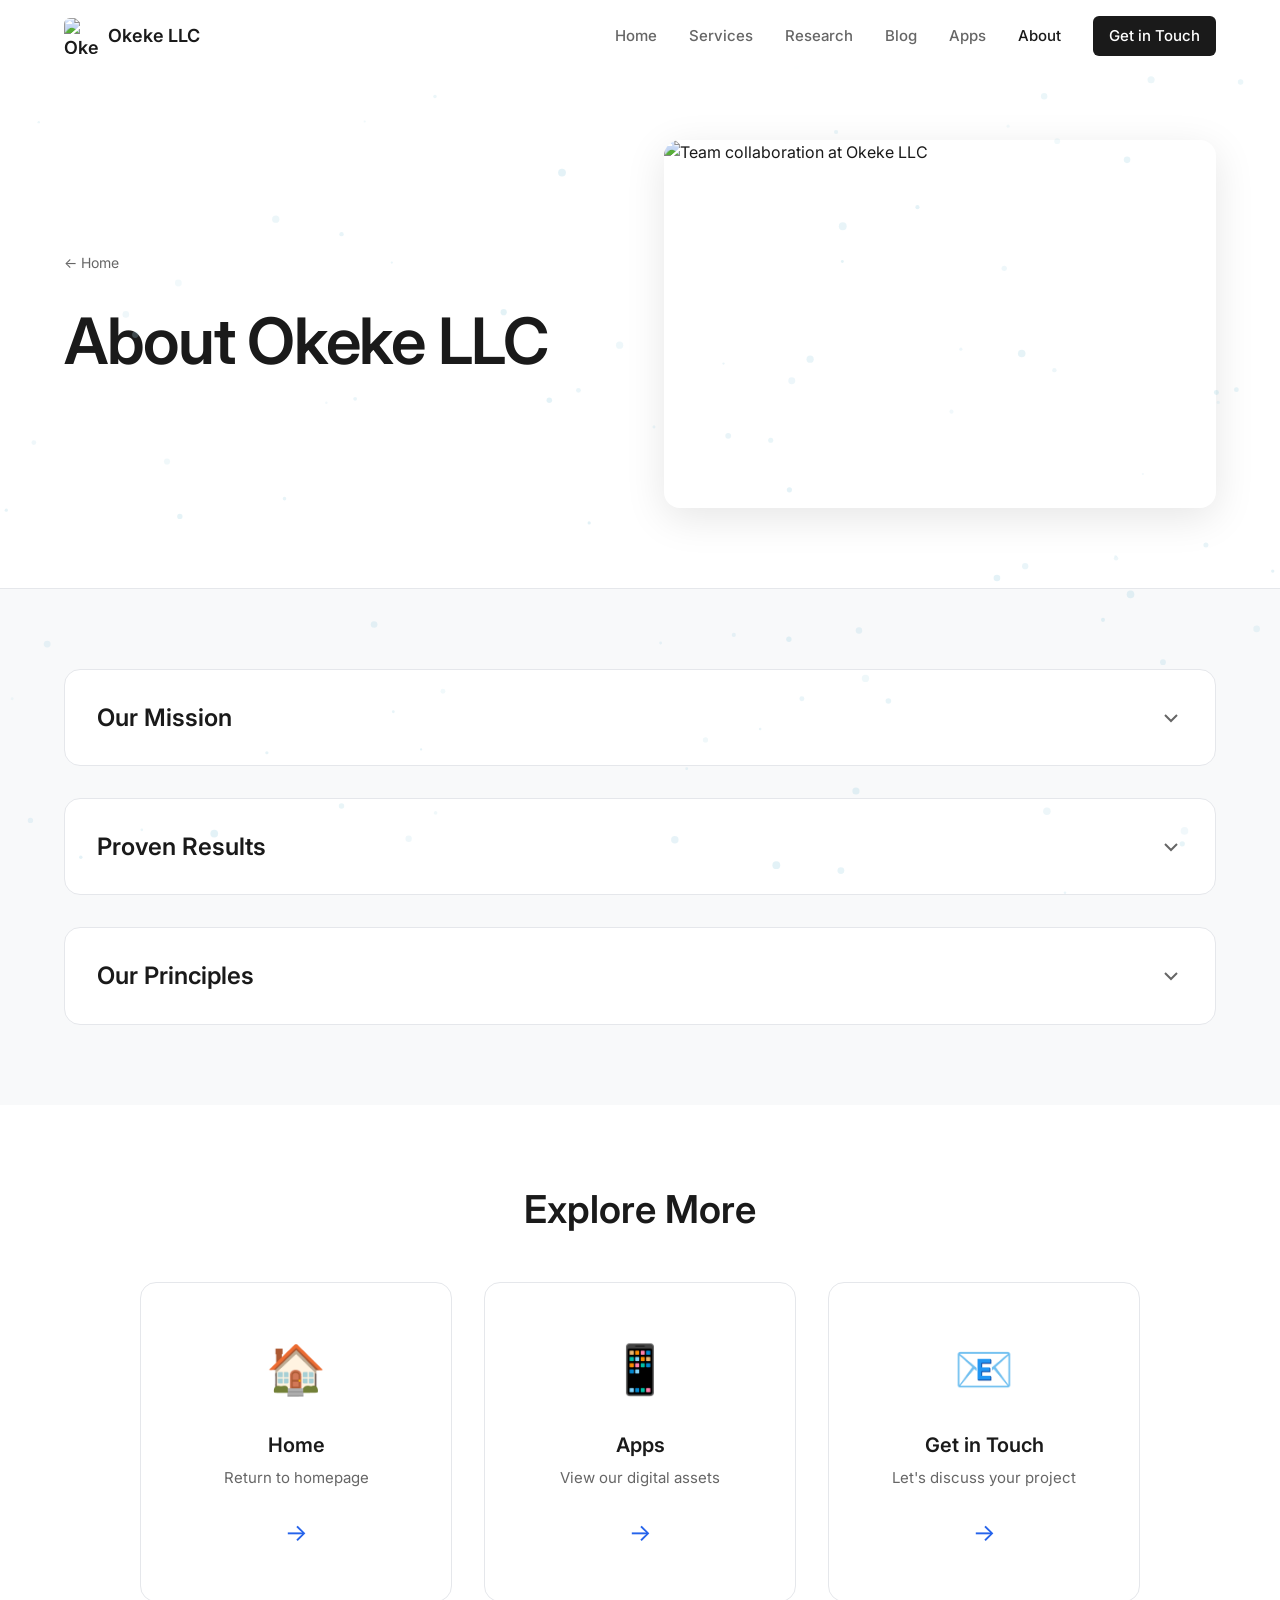
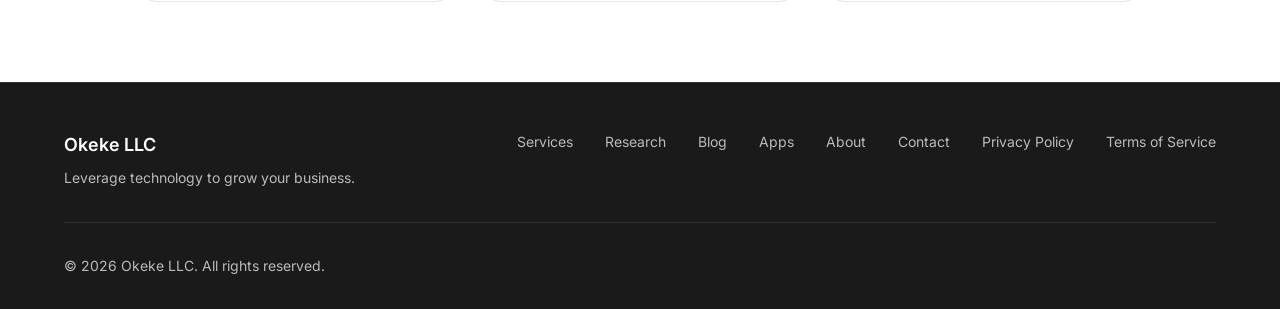
==== about/index.html @ 162739af "Modernize website with collapsible sections and first blog article Major updates: - Homepage: Update" ====
<!DOCTYPE html>
<html lang="en">
<head>
    <meta charset="UTF-8">
    <meta name="viewport" content="width=device-width, initial-scale=1.0">
    <title>About Us | Okeke LLC - Leverage Technology to Grow Faster</title>
    <meta name="description" content="We help businesses and enterprises enhance efficiency, boost ROI, and create scalable digital assets through AI automation, platform integration, and custom software development.">
    <meta name="keywords" content="Okeke LLC, software company, about us, mission, iOS development, consulting">

    <!-- Open Graph -->
    <meta property="og:title" content="About Us | Okeke LLC">
    <meta property="og:description" content="A software development company that builds products and helps businesses grow.">
    <meta property="og:type" content="website">
    <meta property="og:url" content="https://okeke.us/about/">
    <meta property="og:image" content="https://okeke.us/images/team-collaboration.jpg">
    <meta property="og:image:width" content="1200">
    <meta property="og:image:height" content="800">
    <meta property="og:image:alt" content="Team collaboration - About Okeke LLC">

    <!-- Twitter Card -->
    <meta name="twitter:card" content="summary_large_image">
    <meta name="twitter:title" content="About Us | Okeke LLC">
    <meta name="twitter:description" content="A software development company that builds products and helps businesses grow.">
    <meta name="twitter:image" content="https://okeke.us/images/team-collaboration.jpg">

    <link rel="canonical" href="https://okeke.us/about/">
    <link rel="preconnect" href="https://fonts.googleapis.com">
    <link rel="preconnect" href="https://fonts.gstatic.com" crossorigin>
    <link href="https://fonts.googleapis.com/css2?family=Inter:wght@400;500;600;700&display=swap" rel="stylesheet">
    <link rel="stylesheet" href="../styles.css">
    <link rel="stylesheet" href="about.css">
    <link rel="stylesheet" href="../research/research.css">
</head>
<body>
    <!-- Snowfall Canvas -->
    <canvas id="snowfall" aria-hidden="true"></canvas>

    <nav class="nav">
        <div class="nav-container">
            <a href="/" class="nav-logo">
                <img src="../images/logo.png" alt="Okeke LLC" width="50" height="50">
                Okeke LLC
            </a>
            <div class="nav-links">
                <a href="/">Home</a>
                <a href="/services/">Services</a>
                <a href="/research/">Research</a>
                <a href="/blog/">Blog</a>
                <a href="/apps/">Apps</a>
                <a href="/about/" class="active">About</a>
                <a href="/contact/" class="nav-cta">Get in Touch</a>
            </div>
            <button class="nav-toggle" aria-label="Toggle menu">
                <span></span>
                <span></span>
                <span></span>
            </button>
        </div>
    </nav>

    <main class="page-content">
        <header class="page-hero page-hero-with-image">
            <div class="container">
                <div class="page-hero-grid">
                    <div class="page-hero-text">
                        <a href="/" class="back-link">← Home</a>
                        <h1>About Okeke LLC</h1>
                    </div>
                    <div class="page-hero-image">
                        <img src="../images/team-collaboration.jpg" alt="Team collaboration at Okeke LLC" width="1200" height="800" loading="eager">
                    </div>
                </div>
            </div>
        </header>

        <section class="section">
            <div class="container">
                <div class="about-sections">
                    <!-- Our Mission - Collapsible -->
                    <div class="about-section expandable" data-expanded="false">
                        <div class="about-section-header">
                            <h2>Our Mission</h2>
                            <svg class="expand-icon" width="24" height="24" fill="none" stroke="currentColor" stroke-width="2">
                                <polyline points="6 9 12 15 18 9"></polyline>
                            </svg>
                        </div>
                        <div class="about-section-content" style="display: none;">
                            <p>Technology should <strong>enhance efficiency, not create complexity</strong>. That's why we focus on solutions that deliver measurable business outcomes—whether through AI automation that eliminates manual operations, platform integrations that connect your tools, or digital assets that generate recurring revenue.</p>
                            <p>Our approach is simple: <strong>Technology that delivers ROI.</strong> Every project is measured by efficiency gains, cost reduction, or revenue generation. If it doesn't move the needle on your business, we don't build it.</p>
                        </div>
                    </div>

                    <!-- Proven Results - Collapsible -->
                    <div class="about-section expandable" data-expanded="false">
                        <div class="about-section-header">
                            <h2>Proven Results</h2>
                            <svg class="expand-icon" width="24" height="24" fill="none" stroke="currentColor" stroke-width="2">
                                <polyline points="6 9 12 15 18 9"></polyline>
                            </svg>
                        </div>
                        <div class="about-section-content" style="display: none;">
                            <div class="stats-grid">
                                <div class="stat-card">
                                    <span class="stat-number">9+</span>
                                    <span class="stat-label">Platform Integrations</span>
                                </div>
                                <div class="stat-card">
                                    <span class="stat-number">24+</span>
                                    <span class="stat-label">Digital Employees</span>
                                </div>
                                <div class="stat-card">
                                    <span class="stat-number">8+</span>
                                    <span class="stat-label">Apps in Production</span>
                                </div>
                                <div class="stat-card">
                                    <span class="stat-number">100%</span>
                                    <span class="stat-label">Enterprise Grade</span>
                                </div>
                            </div>
                        </div>
                    </div>

                    <!-- Our Principles - Collapsible -->
                    <div class="about-section expandable" data-expanded="false">
                        <div class="about-section-header">
                            <h2>Our Principles</h2>
                            <svg class="expand-icon" width="24" height="24" fill="none" stroke="currentColor" stroke-width="2">
                                <polyline points="6 9 12 15 18 9"></polyline>
                            </svg>
                        </div>
                        <div class="about-section-content" style="display: none;">
                            <div class="principles-grid">
                                <!-- Efficiency First -->
                                <div class="principle-item expandable" data-expanded="false">
                                    <div class="principle-header">
                                        <h3>⚡ Efficiency First</h3>
                                        <svg class="expand-icon-small" width="20" height="20" fill="none" stroke="currentColor" stroke-width="2">
                                            <polyline points="6 9 12 15 18 9"></polyline>
                                        </svg>
                                    </div>
                                    <div class="principle-content" style="display: none;">
                                        <p>Every solution we build eliminates manual work. If it doesn't save time, reduce costs, or increase capacity—we don't ship it.</p>
                                    </div>
                                </div>

                                <!-- ROI-Driven -->
                                <div class="principle-item expandable" data-expanded="false">
                                    <div class="principle-header">
                                        <h3>📈 ROI-Driven</h3>
                                        <svg class="expand-icon-small" width="20" height="20" fill="none" stroke="currentColor" stroke-width="2">
                                            <polyline points="6 9 12 15 18 9"></polyline>
                                        </svg>
                                    </div>
                                    <div class="principle-content" style="display: none;">
                                        <p>Technology is an investment. We measure success by business outcomes: faster operations, lower costs, higher revenue.</p>
                                    </div>
                                </div>

                                <!-- Built to Scale -->
                                <div class="principle-item expandable" data-expanded="false">
                                    <div class="principle-header">
                                        <h3>🚀 Built to Scale</h3>
                                        <svg class="expand-icon-small" width="20" height="20" fill="none" stroke="currentColor" stroke-width="2">
                                            <polyline points="6 9 12 15 18 9"></polyline>
                                        </svg>
                                    </div>
                                    <div class="principle-content" style="display: none;">
                                        <p>From day one, we design for growth. Whether it's 100 users or 100,000—our systems are built to handle scale.</p>
                                    </div>
                                </div>

                                <!-- Enterprise Grade -->
                                <div class="principle-item expandable" data-expanded="false">
                                    <div class="principle-header">
                                        <h3>🔒 Enterprise Grade</h3>
                                        <svg class="expand-icon-small" width="20" height="20" fill="none" stroke="currentColor" stroke-width="2">
                                            <polyline points="6 9 12 15 18 9"></polyline>
                                        </svg>
                                    </div>
                                    <div class="principle-content" style="display: none;">
                                        <p>Security, reliability, compliance—these aren't optional. Every system we build meets enterprise standards from the start.</p>
                                    </div>
                                </div>
                            </div>
                        </div>
                    </div>
            </div>
        </section>

        <!-- Quick Actions Section -->
        <section class="section quick-actions-section">
            <div class="container">
                <h2 style="text-align: center; margin-bottom: var(--spacing-xl);">Explore More</h2>

                <div class="quick-actions-grid">
                    <!-- Home -->
                    <a href="/" class="quick-action-card">
                        <div class="quick-action-icon">🏠</div>
                        <h3>Home</h3>
                        <p>Return to homepage</p>
                        <span class="quick-action-arrow">→</span>
                    </a>

                    <!-- Apps -->
                    <a href="/apps/" class="quick-action-card">
                        <div class="quick-action-icon">📱</div>
                        <h3>Apps</h3>
                        <p>View our digital assets</p>
                        <span class="quick-action-arrow">→</span>
                    </a>

                    <!-- Contact -->
                    <a href="/contact/" class="quick-action-card">
                        <div class="quick-action-icon">📧</div>
                        <h3>Get in Touch</h3>
                        <p>Let's discuss your project</p>
                        <span class="quick-action-arrow">→</span>
                    </a>
                </div>
            </div>
        </section>
    </main>

    <footer class="footer">
        <div class="container">
            <div class="footer-content">
                <div class="footer-brand">
                    <span class="footer-logo">Okeke LLC</span>
                    <p>Leverage technology to grow your business.</p>
                </div>
                <div class="footer-links">
                    <a href="/services/">Services</a>
                    <a href="/research/">Research</a>
                    <a href="/blog/">Blog</a>
                    <a href="/apps/">Apps</a>
                    <a href="/about/">About</a>
                    <a href="/contact/">Contact</a>
                    <a href="/privacy-policy/">Privacy Policy</a>
                    <a href="/terms/">Terms of Service</a>
                </div>
            </div>
            <div class="footer-bottom">
                <p>&copy; 2026 Okeke LLC. All rights reserved.</p>
            </div>
        </div>
    </footer>

    <script>
        // Mobile nav toggle
        const navToggle = document.querySelector('.nav-toggle');
        const navLinks = document.querySelector('.nav-links');
        navToggle.addEventListener('click', () => {
            navLinks.classList.toggle('active');
            navToggle.classList.toggle('active');
        });

        // Navbar background on scroll
        const nav = document.querySelector('.nav');
        window.addEventListener('scroll', () => {
            nav.classList.toggle('scrolled', window.scrollY > 50);
        });

        // Collapsible About Sections
        const aboutSections = document.querySelectorAll('.about-section.expandable');
        aboutSections.forEach(section => {
            const header = section.querySelector('.about-section-header');
            const content = section.querySelector('.about-section-content');

            header.addEventListener('click', () => {
                const isExpanded = section.getAttribute('data-expanded') === 'true';

                if (isExpanded) {
                    section.setAttribute('data-expanded', 'false');
                    content.style.display = 'none';
                } else {
                    section.setAttribute('data-expanded', 'true');
                    content.style.display = 'block';
                }
            });
        });

        // Collapsible Principle Items (nested)
        const principleItems = document.querySelectorAll('.principle-item.expandable');
        principleItems.forEach(item => {
            const header = item.querySelector('.principle-header');
            const content = item.querySelector('.principle-content');

            header.addEventListener('click', (e) => {
                e.stopPropagation(); // Prevent parent section toggle
                const isExpanded = item.getAttribute('data-expanded') === 'true';

                if (isExpanded) {
                    item.setAttribute('data-expanded', 'false');
                    content.style.display = 'none';
                } else {
                    item.setAttribute('data-expanded', 'true');
                    content.style.display = 'block';
                }
            });
        });

        // Snowfall Animation
        const canvas = document.getElementById('snowfall');
        const ctx = canvas.getContext('2d');
        let snowflakes = [];
        const maxSnowflakes = 100;

        function resizeCanvas() {
            canvas.width = window.innerWidth;
            canvas.height = window.innerHeight;
        }

        function createSnowflake() {
            return {
                x: Math.random() * canvas.width,
                y: Math.random() * canvas.height - canvas.height,
                radius: Math.random() * 3 + 1,
                speed: Math.random() * 1 + 0.5,
                wind: Math.random() * 0.5 - 0.25,
                opacity: Math.random() * 0.2 + 0.15
            };
        }

        function initSnowflakes() {
            snowflakes = [];
            for (let i = 0; i < maxSnowflakes; i++) {
                const flake = createSnowflake();
                flake.y = Math.random() * canvas.height;
                snowflakes.push(flake);
            }
        }

        function drawSnowflakes() {
            ctx.clearRect(0, 0, canvas.width, canvas.height);
            snowflakes.forEach((flake, index) => {
                ctx.beginPath();
                ctx.arc(flake.x, flake.y, flake.radius, 0, Math.PI * 2);
                ctx.fillStyle = `rgba(173, 216, 230, ${flake.opacity})`;
                ctx.fill();
                flake.y += flake.speed;
                flake.x += flake.wind;
                if (flake.y > canvas.height) snowflakes[index] = createSnowflake();
                if (flake.x > canvas.width) flake.x = 0;
                else if (flake.x < 0) flake.x = canvas.width;
            });
            requestAnimationFrame(drawSnowflakes);
        }

        const prefersReducedMotion = window.matchMedia('(prefers-reduced-motion: reduce)').matches;
        if (!prefersReducedMotion) {
            resizeCanvas();
            initSnowflakes();
            drawSnowflakes();
            window.addEventListener('resize', () => { resizeCanvas(); initSnowflakes(); });
        }
    </script>
</body>
</html>
---- styles.css ----
/* ============================================
   Okeke LLC - Main Stylesheet
   Clean, minimal design
   ============================================ */

/* CSS Variables */
:root {
    --color-text: #1a1a1a;
    --color-text-muted: #666;
    --color-text-light: #999;
    --color-bg: #ffffff;
    --color-bg-alt: #f8f9fa;
    --color-bg-dark: #1a1a1a;
    --color-primary: #2563eb;
    --color-primary-hover: #1d4ed8;
    --color-border: #e5e7eb;
    --color-border-light: #f0f0f0;

    --font-main: 'Inter', -apple-system, BlinkMacSystemFont, 'Segoe UI', Roboto, sans-serif;

    --spacing-xs: 0.5rem;
    --spacing-sm: 1rem;
    --spacing-md: 1.5rem;
    --spacing-lg: 2rem;
    --spacing-xl: 3rem;
    --spacing-2xl: 5rem;

    --radius-sm: 6px;
    --radius-md: 10px;
    --radius-lg: 16px;

    --shadow-sm: 0 1px 2px rgba(0,0,0,0.05);
    --shadow-md: 0 4px 12px rgba(0,0,0,0.08);
    --shadow-lg: 0 10px 40px rgba(0,0,0,0.1);

    --max-width: 1200px;
    --transition: 0.2s ease;
}

/* Reset & Base */
*, *::before, *::after {
    box-sizing: border-box;
    margin: 0;
    padding: 0;
}

/* Snowfall Canvas */
#snowfall {
    position: fixed;
    top: 0;
    left: 0;
    width: 100%;
    height: 100%;
    pointer-events: none;
    z-index: 1;
}

/* Visually Hidden (for screen readers) */
.visually-hidden {
    position: absolute;
    width: 1px;
    height: 1px;
    padding: 0;
    margin: -1px;
    overflow: hidden;
    clip: rect(0, 0, 0, 0);
    white-space: nowrap;
    border: 0;
}

html {
    scroll-behavior: smooth;
}

body {
    font-family: var(--font-main);
    font-size: 16px;
    line-height: 1.6;
    color: var(--color-text);
    background: var(--color-bg);
    -webkit-font-smoothing: antialiased;
}

img {
    max-width: 100%;
    height: auto;
    display: block;
}

a {
    color: var(--color-primary);
    text-decoration: none;
    transition: color var(--transition);
}

a:hover {
    color: var(--color-primary-hover);
}

/* Container */
.container {
    max-width: var(--max-width);
    margin: 0 auto;
    padding: 0 var(--spacing-md);
}

/* Typography */
h1, h2, h3, h4 {
    font-weight: 600;
    line-height: 1.3;
    color: var(--color-text);
}

h1 {
    font-size: clamp(2.5rem, 5vw, 4rem);
    letter-spacing: -0.02em;
}

h2 {
    font-size: clamp(1.75rem, 3vw, 2.5rem);
    margin-bottom: var(--spacing-sm);
}

h3 {
    font-size: 1.25rem;
    margin-bottom: var(--spacing-xs);
}

.section-subtitle {
    color: var(--color-text-muted);
    font-size: 1.125rem;
    margin-bottom: var(--spacing-xl);
}

/* Buttons */
.btn {
    display: inline-flex;
    align-items: center;
    justify-content: center;
    padding: 0.75rem 1.5rem;
    font-size: 0.9375rem;
    font-weight: 500;
    border-radius: var(--radius-sm);
    border: none;
    cursor: pointer;
    transition: all var(--transition);
    text-decoration: none;
}

.btn-primary {
    background: var(--color-text);
    color: white;
}

.btn-primary:hover {
    background: #333;
    color: white;
}

.btn-secondary {
    background: transparent;
    color: var(--color-text);
    border: 1px solid var(--color-border);
}

.btn-secondary:hover {
    border-color: var(--color-text);
    color: var(--color-text);
}

.btn-outline {
    background: transparent;
    color: var(--color-text);
    border: 1px solid var(--color-border);
}

.btn-outline:hover {
    background: var(--color-bg-alt);
    color: var(--color-text);
}

.btn-small {
    padding: 0.5rem 1rem;
    font-size: 0.875rem;
}

.btn-large {
    padding: 1rem 2rem;
    font-size: 1rem;
}

.link-arrow {
    font-size: 0.875rem;
    font-weight: 500;
}

/* Navigation */
.nav {
    position: fixed;
    top: 0;
    left: 0;
    right: 0;
    z-index: 1000;
    background: rgba(255, 255, 255, 0.9);
    backdrop-filter: blur(10px);
    border-bottom: 1px solid transparent;
    transition: all var(--transition);
}

.nav.scrolled {
    border-bottom-color: var(--color-border-light);
}

.nav-container {
    max-width: var(--max-width);
    margin: 0 auto;
    padding: var(--spacing-sm) var(--spacing-md);
    display: flex;
    align-items: center;
    justify-content: space-between;
}

.nav-logo {
    display: flex;
    align-items: center;
    gap: var(--spacing-xs);
    font-size: 1.125rem;
    font-weight: 600;
    color: var(--color-text);
}

.nav-logo img {
    width: 36px;
    height: 36px;
    border-radius: var(--radius-sm);
}

.nav-logo:hover {
    color: var(--color-text);
}

.nav-links {
    display: flex;
    align-items: center;
    gap: var(--spacing-lg);
}

.nav-links a {
    font-size: 0.9375rem;
    color: var(--color-text-muted);
    font-weight: 500;
}

.nav-links a:hover {
    color: var(--color-text);
}

.nav-cta {
    padding: 0.5rem 1rem;
    background: var(--color-text);
    color: white !important;
    border-radius: var(--radius-sm);
}

.nav-cta:hover {
    background: #333;
    color: white !important;
}

.nav-toggle {
    display: none;
    flex-direction: column;
    gap: 5px;
    background: none;
    border: none;
    cursor: pointer;
    padding: 5px;
}

.nav-toggle span {
    width: 24px;
    height: 2px;
    background: var(--color-text);
    transition: all var(--transition);
}

/* Hero Section */
.hero {
    padding: calc(var(--spacing-2xl) + 60px) 0 var(--spacing-2xl);
}

.hero-container {
    display: grid;
    grid-template-columns: 1fr 1fr;
    gap: var(--spacing-xl);
    align-items: center;
}

.hero-text {
    text-align: left;
}

.hero h1 {
    margin-bottom: var(--spacing-md);
}

.hero .highlight {
    color: var(--color-primary);
}

.hero-subtitle {
    font-size: 1.25rem;
    color: var(--color-text-muted);
    max-width: 600px;
    margin: 0 0 var(--spacing-lg);
}

.hero-cta {
    display: flex;
    gap: var(--spacing-sm);
    flex-wrap: wrap;
}

.hero-image {
    position: relative;
}

.hero-image img {
    border-radius: var(--radius-lg);
    box-shadow: var(--shadow-lg);
    width: 100%;
    height: auto;
}

/* Sections */
.section {
    padding: var(--spacing-2xl) 0;
}

.section:nth-child(even) {
    background: var(--color-bg-alt);
}

/* Integration Ticker */
.integrations-ticker {
    padding: var(--spacing-lg) 0;
    background: linear-gradient(135deg, #f8f9fa 0%, #ffffff 100%);
    border-top: 1px solid var(--color-border-light);
    border-bottom: 1px solid var(--color-border-light);
    position: relative;
}

.integrations-ticker-wrapper {
    max-width: 1200px;
    margin: 0 auto;
    overflow: hidden;
    position: relative;
}

/* Fade edges on wrapper */
.integrations-ticker-wrapper::before,
.integrations-ticker-wrapper::after {
    content: '';
    position: absolute;
    top: 0;
    bottom: 0;
    width: 150px;
    z-index: 2;
    pointer-events: none;
}

.integrations-ticker-wrapper::before {
    left: 0;
    background: linear-gradient(to right,
        rgba(248, 249, 250, 1) 0%,
        rgba(248, 249, 250, 0.8) 30%,
        rgba(248, 249, 250, 0) 100%);
}

.integrations-ticker-wrapper::after {
    right: 0;
    background: linear-gradient(to left,
        rgba(255, 255, 255, 1) 0%,
        rgba(255, 255, 255, 0.8) 30%,
        rgba(255, 255, 255, 0) 100%);
}

.ticker-track {
    display: flex;
    gap: 3rem;
    animation: scroll 60s linear infinite;
    width: fit-content;
}

.ticker-item {
    display: flex;
    align-items: center;
    gap: 0.75rem;
    padding: 0.75rem 1.5rem;
    background: white;
    border-radius: var(--radius-md);
    box-shadow: var(--shadow-sm);
    font-weight: 600;
    font-size: 0.9375rem;
    white-space: nowrap;
    transition: transform 0.3s ease, box-shadow 0.3s ease;
    border: 1px solid var(--color-border-light);
}

.ticker-item:hover {
    transform: translateY(-2px);
    box-shadow: var(--shadow-md);
}

.ticker-item svg {
    flex-shrink: 0;
}

/* Brand Colors */
.ticker-item.claude {
    color: #7C3AED;
    border-color: #E9D5FF;
    background: linear-gradient(135deg, #FDFBFF 0%, #F5F3FF 100%);
}

.ticker-item.meta {
    color: #1877F2;
    border-color: #DBEAFE;
    background: linear-gradient(135deg, #FDFEFF 0%, #EFF6FF 100%);
}

.ticker-item.google {
    color: #EA4335;
    border-color: #FEE2E2;
    background: linear-gradient(135deg, #FFFEFE 0%, #FEF2F2 100%);
}

.ticker-item.azure {
    color: #0078D4;
    border-color: #DBEAFE;
    background: linear-gradient(135deg, #FDFEFF 0%, #EFF6FF 100%);
}

.ticker-item.twilio {
    color: #F22F46;
    border-color: #FEE2E2;
    background: linear-gradient(135deg, #FFFEFE 0%, #FEF2F2 100%);
}

.ticker-item.stripe {
    color: #635BFF;
    border-color: #E0E7FF;
    background: linear-gradient(135deg, #FDFEFF 0%, #EEF2FF 100%);
}

.ticker-item.github {
    color: #24292F;
    border-color: #E5E7EB;
    background: linear-gradient(135deg, #FFFFFF 0%, #F9FAFB 100%);
}

.ticker-item.pinterest {
    color: #E60023;
    border-color: #FEE2E2;
    background: linear-gradient(135deg, #FFFEFE 0%, #FEF2F2 100%);
}

.ticker-item.instagram {
    color: #E4405F;
    border-color: #FCE7F3;
    background: linear-gradient(135deg, #FDF2F8 0%, #FCE7F3 100%);
}

@keyframes scroll {
    0% {
        transform: translateX(0);
    }
    100% {
        transform: translateX(-50%);
    }
}

/* Pause animation on hover */
.integrations-ticker-wrapper:hover .ticker-track {
    animation-play-state: paused;
}

/* Metrics Section */
.metrics-section {
    padding: var(--spacing-xl) 0;
    background: var(--color-bg);
}

.metrics-grid {
    display: grid;
    grid-template-columns: repeat(3, 1fr);
    gap: var(--spacing-lg);
    max-width: 1000px;
    margin: 0 auto;
}

.metric-card {
    display: flex;
    align-items: center;
    gap: var(--spacing-md);
    padding: var(--spacing-lg);
    background: white;
    border: 1px solid var(--color-border);
    border-radius: var(--radius-lg);
    transition: all var(--transition);
    box-shadow: var(--shadow-sm);
}

.metric-card:hover {
    transform: translateY(-4px);
    box-shadow: var(--shadow-md);
    border-color: var(--color-primary);
}

.metric-icon {
    font-size: 2.5rem;
    line-height: 1;
    flex-shrink: 0;
}

.metric-content {
    flex: 1;
}

.metric-number {
    font-size: 2rem;
    font-weight: 700;
    color: var(--color-text);
    line-height: 1.2;
}

.metric-label {
    font-size: 0.875rem;
    color: var(--color-text-muted);
    font-weight: 500;
    margin-top: 0.25rem;
}

@media (max-width: 768px) {
    .metrics-grid {
        grid-template-columns: 1fr;
        gap: var(--spacing-md);
    }

    .metric-card {
        flex-direction: column;
        text-align: center;
        justify-content: center;
    }

    .metric-content {
        display: flex;
        flex-direction: column;
        align-items: center;
    }
}

/* Service Card Enhancements */
.service-icon {
    font-size: 2.5rem;
    line-height: 1;
    margin-bottom: var(--spacing-sm);
}

.service-benefit {
    margin-top: var(--spacing-md);
    padding-top: var(--spacing-sm);
    border-top: 1px solid var(--color-border-light);
    font-size: 0.875rem;
    font-weight: 600;
    color: var(--color-primary);
}

/* Coming Soon Badge */

.coming-soon-badge {
    display: inline-block;
    padding: 0.25rem 0.75rem;
    background: linear-gradient(135deg, #7C3AED 0%, #6366F1 100%);
    color: white;
    font-size: 0.75rem;
    font-weight: 700;
    text-transform: uppercase;
    letter-spacing: 0.5px;
    border-radius: var(--radius-sm);
    box-shadow: 0 2px 8px rgba(124, 58, 237, 0.3);
    vertical-align: middle;
}

/* Consumer Apps Carousel */
.consumer-apps-carousel {
    position: relative;
    margin-top: var(--spacing-lg);
}

.carousel-track {
    display: flex;
    gap: var(--spacing-lg);
    overflow-x: auto;
    scroll-behavior: smooth;
    scrollbar-width: none;
    -ms-overflow-style: none;
    padding: var(--spacing-sm) 0;
}

.carousel-track::-webkit-scrollbar {
    display: none;
}

.app-card.consumer {
    min-width: 300px;
    flex-shrink: 0;
}

.carousel-btn {
    position: absolute;
    top: 50%;
    transform: translateY(-50%);
    background: white;
    border: 1px solid var(--color-border);
    width: 40px;
    height: 40px;
    border-radius: 50%;
    font-size: 1.5rem;
    color: var(--color-text);
    cursor: pointer;
    z-index: 2;
    box-shadow: var(--shadow-md);
    transition: all var(--transition);
}

.carousel-btn:hover {
    background: var(--color-primary);
    color: white;
    border-color: var(--color-primary);
}

.carousel-prev {
    left: -20px;
}

.carousel-next {
    right: -20px;
}

@media (max-width: 768px) {
    .carousel-btn {
        display: none;
    }

    .app-card.consumer {
        min-width: 280px;
    }
}

/* Apps Section */
.apps-grid {
    display: grid;
    grid-template-columns: repeat(auto-fit, minmax(320px, 1fr));
    gap: var(--spacing-lg);
}

.app-card {
    background: white;
    border: 1px solid var(--color-border);
    border-radius: var(--radius-lg);
    padding: var(--spacing-lg);
    display: flex;
    gap: var(--spacing-md);
    transition: all var(--transition);
}

.app-card:hover {
    box-shadow: var(--shadow-md);
    border-color: var(--color-border);
}

.app-icon {
    flex-shrink: 0;
    width: 72px;
    height: 72px;
    border-radius: var(--radius-md);
    overflow: hidden;
    background: var(--color-bg-alt);
}

.app-icon img {
    width: 100%;
    height: 100%;
    object-fit: cover;
}

.app-icon-placeholder {
    width: 100%;
    height: 100%;
    border-radius: var(--radius-md);
    display: flex;
    align-items: center;
    justify-content: center;
    color: white;
}

.app-icon-placeholder.healthcare {
    background: linear-gradient(135deg, #667eea 0%, #764ba2 100%);
}

.platform.business {
    background: #e3f2fd;
    color: #1565c0;
}

.placeholder-icon {
    display: flex;
    align-items: center;
    justify-content: center;
    font-weight: 600;
    color: var(--color-text-muted);
    font-size: 1.25rem;
}

/* App Icon Fallback */
.app-icon-fallback {
    display: flex;
    align-items: center;
    justify-content: center;
    width: 100%;
    height: 100%;
    font-weight: 700;
    font-size: 1.5rem;
    color: white;
    background: linear-gradient(135deg, #667eea 0%, #764ba2 100%);
    border-radius: var(--radius-md);
}

.app-content {
    flex: 1;
    min-width: 0;
}

.app-platforms {
    display: flex;
    gap: var(--spacing-xs);
    margin-bottom: var(--spacing-xs);
}

.platform {
    font-size: 0.75rem;
    font-weight: 500;
    color: var(--color-text-muted);
    background: var(--color-bg-alt);
    padding: 0.125rem 0.5rem;
    border-radius: 4px;
}

.app-card h3 {
    font-size: 1.125rem;
}

.app-card p {
    color: var(--color-text-muted);
    font-size: 0.9375rem;
    margin-bottom: var(--spacing-sm);
}

.app-links {
    display: flex;
    align-items: center;
    gap: var(--spacing-md);
}

.apps-more {
    text-align: center;
    margin-top: var(--spacing-xl);
}

.apps-hidden {
    display: none;
}

#more-apps {
    margin-top: var(--spacing-lg);
}

/* Services Section */
.services-grid {
    display: grid;
    grid-template-columns: repeat(auto-fit, minmax(260px, 1fr));
    gap: var(--spacing-lg);
}

.service-card {
    padding: var(--spacing-lg);
}

.service-icon {
    font-size: 2rem;
    margin-bottom: var(--spacing-sm);
}

.service-card h3 {
    margin-bottom: var(--spacing-xs);
}

.service-card p {
    color: var(--color-text-muted);
    font-size: 0.9375rem;
}

/* About Section */
.about-content {
    max-width: 700px;
}

.about-content p {
    color: var(--color-text-muted);
    margin-bottom: var(--spacing-md);
    font-size: 1.0625rem;
}

.about-content em {
    color: var(--color-text);
    font-style: normal;
    font-weight: 500;
}

.about-stats {
    display: flex;
    gap: var(--spacing-xl);
    margin-top: var(--spacing-xl);
    flex-wrap: wrap;
}

.stat {
    display: flex;
    flex-direction: column;
}

.stat-number {
    font-size: 2.5rem;
    font-weight: 700;
    color: var(--color-text);
    line-height: 1;
}

.stat-label {
    font-size: 0.875rem;
    color: var(--color-text-muted);
    margin-top: var(--spacing-xs);
}

/* Contact Section */
.contact-section {
    text-align: center;
    background: var(--color-bg-dark) !important;
    color: white;
}

.contact-section h2 {
    color: white;
}

.contact-section .section-subtitle {
    color: rgba(255,255,255,0.7);
}

.contact-links {
    display: flex;
    gap: var(--spacing-sm);
    justify-content: center;
    flex-wrap: wrap;
}

.contact-section .btn-primary {
    background: white;
    color: var(--color-text);
}

.contact-section .btn-primary:hover {
    background: var(--color-bg-alt);
}

.contact-section .btn-outline {
    border-color: rgba(255,255,255,0.3);
    color: white;
}

.contact-section .btn-outline:hover {
    background: rgba(255,255,255,0.1);
    border-color: rgba(255,255,255,0.5);
    color: white;
}

/* Footer */
.footer {
    background: var(--color-bg-dark);
    color: rgba(255,255,255,0.7);
    padding: var(--spacing-xl) 0 var(--spacing-lg);
    border-top: 1px solid rgba(255,255,255,0.1);
}

.footer-content {
    display: flex;
    justify-content: space-between;
    align-items: flex-start;
    flex-wrap: wrap;
    gap: var(--spacing-lg);
    margin-bottom: var(--spacing-lg);
}

.footer-logo {
    font-size: 1.125rem;
    font-weight: 600;
    color: white;
}

.footer-brand p {
    margin-top: var(--spacing-xs);
    font-size: 0.875rem;
}

.footer-links {
    display: flex;
    gap: var(--spacing-lg);
}

.footer-links a {
    color: rgba(255,255,255,0.7);
    font-size: 0.875rem;
}

.footer-links a:hover {
    color: white;
}

.footer-bottom {
    padding-top: var(--spacing-lg);
    border-top: 1px solid rgba(255,255,255,0.1);
    font-size: 0.875rem;
}

/* Blog Rotator */
.blog-rotator {
    position: relative;
}

.blog-slide {
    position: absolute;
    top: 0;
    left: 0;
    right: 0;
    opacity: 0;
    visibility: hidden;
    transition: opacity 0.8s ease-in-out, visibility 0.8s ease-in-out;
}

.blog-slide.active {
    position: relative;
    opacity: 1;
    visibility: visible;
}

/* App Rotator */
.app-rotator {
    position: relative;
}

.app-slide {
    position: absolute;
    top: 0;
    left: 0;
    right: 0;
    opacity: 0;
    visibility: hidden;
    transition: opacity 0.8s ease-in-out, visibility 0.8s ease-in-out;
}

.app-slide.active {
    position: relative;
    opacity: 1;
    visibility: visible;
}

/* Mobile Responsive */
@media (max-width: 768px) {
    .nav-links {
        position: fixed;
        top: 60px;
        left: 0;
        right: 0;
        background: white;
        flex-direction: column;
        padding: var(--spacing-lg);
        gap: var(--spacing-md);
        border-bottom: 1px solid var(--color-border);
        transform: translateY(-100%);
        opacity: 0;
        visibility: hidden;
        transition: all var(--transition);
    }

    .nav-links.active {
        transform: translateY(0);
        opacity: 1;
        visibility: visible;
    }

    .nav-toggle {
        display: flex;
    }

    .nav-toggle.active span:nth-child(1) {
        transform: rotate(45deg) translate(5px, 5px);
    }

    .nav-toggle.active span:nth-child(2) {
        opacity: 0;
    }

    .nav-toggle.active span:nth-child(3) {
        transform: rotate(-45deg) translate(5px, -5px);
    }

    .hero {
        padding-top: calc(var(--spacing-xl) + 60px);
    }

    .hero-container {
        grid-template-columns: 1fr;
        text-align: center;
    }

    .hero-text {
        text-align: center;
        order: 1;
    }

    .hero-image {
        order: 2;
        margin-top: var(--spacing-lg);
    }

    .hero-subtitle {
        margin: 0 auto var(--spacing-lg);
    }

    .hero-cta {
        justify-content: center;
    }

    .apps-grid {
        grid-template-columns: 1fr;
    }

    .app-card {
        flex-direction: column;
        text-align: center;
    }

    .app-icon {
        margin: 0 auto;
    }

    .app-links {
        justify-content: center;
    }

    .about-stats {
        justify-content: center;
        text-align: center;
    }

    .footer-content {
        flex-direction: column;
        align-items: center;
        text-align: center;
        gap: var(--spacing-lg);
    }

    .footer-links {
        justify-content: center;
        flex-wrap: wrap;
    }

    .footer-bottom {
        text-align: center;
    }
}

@media (max-width: 480px) {
    .hero-cta {
        flex-direction: column;
        align-items: center;
    }

    .hero-cta .btn {
        width: 100%;
        max-width: 280px;
    }

    .contact-links {
        flex-direction: column;
        align-items: center;
    }

    .contact-links .btn {
        width: 100%;
        max-width: 280px;
    }
}

/* ============================================
   New Homepage Components
   ============================================ */

/* Hero Eyebrow */
.hero-eyebrow {
    font-size: 0.875rem;
    font-weight: 500;
    text-transform: uppercase;
    letter-spacing: 0.1em;
    color: var(--color-text-muted);
    margin-bottom: var(--spacing-sm);
}

/* Section Header with Link */
.section-header {
    display: flex;
    align-items: baseline;
    justify-content: space-between;
    flex-wrap: wrap;
    gap: var(--spacing-sm);
    margin-bottom: var(--spacing-sm);
}

.section-link {
    font-size: 0.9375rem;
    font-weight: 500;
}

/* Overview Grid (3-column cards on homepage) */
.overview-section {
    background: var(--color-bg) !important;
    padding-top: 0;
}

.overview-grid {
    display: grid;
    grid-template-columns: repeat(auto-fit, minmax(280px, 1fr));
    gap: var(--spacing-lg);
}

.overview-card {
    display: block;
    padding: var(--spacing-lg);
    background: var(--color-bg-alt);
    border-radius: var(--radius-lg);
    border: 1px solid transparent;
    transition: all var(--transition);
    text-decoration: none;
    color: var(--color-text);
}

.overview-card:hover {
    border-color: var(--color-border);
    box-shadow: var(--shadow-md);
    color: var(--color-text);
}

.overview-icon {
    font-size: 2rem;
    margin-bottom: var(--spacing-sm);
}

.overview-card h3 {
    font-size: 1.25rem;
    margin-bottom: var(--spacing-xs);
}

.overview-card p {
    color: var(--color-text-muted);
    font-size: 0.9375rem;
    margin-bottom: var(--spacing-sm);
    line-height: 1.5;
}

.overview-link {
    font-size: 0.875rem;
    font-weight: 500;
    color: var(--color-primary);
}

/* Services Preview Grid */
.services-preview {
    background: var(--color-bg-alt) !important;
    padding-top: var(--spacing-xl) !important;
}

.services-grid-preview {
    display: grid;
    grid-template-columns: repeat(auto-fit, minmax(260px, 1fr));
    gap: var(--spacing-lg);
}

.service-preview-card {
    padding: var(--spacing-lg);
    background: white;
    border-radius: var(--radius-md);
    border: 1px solid var(--color-border);
    transition: all var(--transition);
}

.service-preview-card.expandable {
    cursor: pointer;
}

.service-preview-card.expandable:hover {
    box-shadow: var(--shadow-md);
    border-color: var(--color-primary);
}

.service-preview-card.expandable[data-expanded="true"] {
    box-shadow: var(--shadow-md);
    border-color: var(--color-primary);
}

.service-card-header {
    display: flex;
    align-items: center;
    gap: var(--spacing-md);
}

.service-preview-card h3 {
    font-size: 1.125rem;
    margin: 0;
    flex: 1;
}

.service-preview-card p {
    color: var(--color-text-muted);
    font-size: 0.9375rem;
    line-height: 1.5;
    margin: 0;
}

.service-full-content {
    margin-top: 0;
    padding-left: 3rem;
    overflow: hidden;
    max-height: 0;
    opacity: 0;
    transition: max-height 0.3s ease, opacity 0.3s ease, margin-top 0.3s ease;
}

.service-preview-card.expandable[data-expanded="true"] .service-full-content {
    max-height: 500px;
    opacity: 1;
    margin-top: var(--spacing-md);
}

.service-full-content p {
    color: var(--color-text);
    font-size: 0.9375rem;
    line-height: 1.6;
}

.service-preview-card .expand-icon {
    flex-shrink: 0;
    transition: transform 0.3s ease;
    color: var(--color-text-muted);
}

.service-preview-card.expandable[data-expanded="true"] .expand-icon {
    transform: rotate(180deg);
    color: var(--color-primary);
}

/* Research Preview */
.research-preview {
    background: var(--color-bg) !important;
}

.research-tags {
    display: flex;
    flex-wrap: wrap;
    gap: 0.75rem;
    margin-bottom: var(--spacing-lg);
}

.research-tag {
    font-size: 0.9375rem;
    font-weight: 500;
    color: var(--color-text);
    background: var(--color-bg-alt);
    padding: 0.5rem 1rem;
    border-radius: var(--radius-sm);
    border: 1px solid var(--color-border);
}

.research-note {
    color: var(--color-text-muted);
    font-size: 0.9375rem;
    font-style: italic;
}

/* Mobile adjustments for new components */
@media (max-width: 768px) {
    .overview-grid {
        grid-template-columns: 1fr;
    }

    .services-grid-preview {
        grid-template-columns: 1fr;
    }

    .section-header {
        flex-direction: column;
        align-items: flex-start;
    }
}
---- about/about.css ----
/* ============================================
   About Page Styles
   ============================================ */

.page-content {
    padding-top: 60px;
}

.page-hero {
    padding: var(--spacing-2xl) 0;
    border-bottom: 1px solid var(--color-border);
}

.page-hero h1 {
    margin-bottom: var(--spacing-sm);
}

.page-subtitle {
    font-size: 1.25rem;
    color: var(--color-text-muted);
    max-width: 700px;
    line-height: 1.6;
}

.back-link {
    display: inline-block;
    color: var(--color-text-muted);
    font-size: 0.875rem;
    margin-bottom: var(--spacing-md);
}

.back-link:hover {
    color: var(--color-text);
}

/* Page Hero with Image */
.page-hero-with-image {
    padding: var(--spacing-2xl) 0;
}

.page-hero-grid {
    display: grid;
    grid-template-columns: 1fr 1fr;
    gap: var(--spacing-xl);
    align-items: center;
}

.page-hero-image img {
    width: 100%;
    max-height: 400px;
    object-fit: cover;
    border-radius: var(--radius-lg);
    box-shadow: var(--shadow-lg);
}

@media (max-width: 768px) {
    .page-hero-grid {
        grid-template-columns: 1fr;
    }

    .page-hero-image {
        margin-top: var(--spacing-lg);
    }
}

/* About Grid */
.about-grid {
    display: grid;
    grid-template-columns: 2fr 1fr;
    gap: var(--spacing-2xl);
    align-items: start;
}

.about-main h2 {
    margin-bottom: var(--spacing-md);
}

.about-main p {
    color: var(--color-text-muted);
    font-size: 1.0625rem;
    line-height: 1.7;
    margin-bottom: var(--spacing-md);
}

.about-main strong {
    color: var(--color-text);
}

/* Stats Sidebar */
.about-stats-card {
    padding: var(--spacing-lg);
    background: var(--color-bg-alt);
    border-radius: var(--radius-lg);
    position: sticky;
    top: calc(60px + var(--spacing-lg));
}

.about-stats-card h3 {
    font-size: 1rem;
    margin-bottom: var(--spacing-md);
    padding-bottom: var(--spacing-sm);
    border-bottom: 1px solid var(--color-border);
}

.stat-row {
    display: flex;
    justify-content: space-between;
    align-items: baseline;
    padding: var(--spacing-sm) 0;
    border-bottom: 1px solid var(--color-border-light);
}

.stat-row:last-child {
    border-bottom: none;
}

.stat-row .stat-number {
    font-size: 1.5rem;
    font-weight: 700;
    color: var(--color-text);
}

.stat-row .stat-label {
    font-size: 0.875rem;
    color: var(--color-text-muted);
}

/* Values Section */
.values-section {
    background: var(--color-bg-alt);
}

.values-grid {
    display: grid;
    grid-template-columns: repeat(auto-fit, minmax(260px, 1fr));
    gap: var(--spacing-lg);
    margin-top: var(--spacing-lg);
}

.value-card {
    padding: var(--spacing-lg);
    background: white;
    border-radius: var(--radius-md);
    border: 1px solid var(--color-border);
}

.value-card h3 {
    font-size: 1.125rem;
    margin-bottom: var(--spacing-xs);
}

.value-card p {
    color: var(--color-text-muted);
    font-size: 0.9375rem;
    line-height: 1.5;
    margin: 0;
}

/* Expertise Section */
.expertise-section {
    background: var(--color-bg);
}

.expertise-grid {
    display: grid;
    grid-template-columns: repeat(auto-fit, minmax(240px, 1fr));
    gap: var(--spacing-lg);
    margin-top: var(--spacing-lg);
}

.expertise-category {
    padding: var(--spacing-lg);
    background: var(--color-bg-alt);
    border-radius: var(--radius-md);
}

.expertise-category h3 {
    font-size: 1rem;
    margin-bottom: var(--spacing-sm);
    padding-bottom: var(--spacing-xs);
    border-bottom: 1px solid var(--color-border);
}

.expertise-category ul {
    list-style: none;
    margin: 0;
    padding: 0;
}

.expertise-category li {
    font-size: 0.9375rem;
    color: var(--color-text-muted);
    padding: 0.375rem 0;
}

/* CTA Section */
.cta-section {
    background: var(--color-bg);
}

.cta-block {
    text-align: center;
    max-width: 600px;
    margin: 0 auto;
    padding: var(--spacing-2xl);
    background: var(--color-bg-dark);
    border-radius: var(--radius-lg);
    color: white;
}

.cta-block h2 {
    color: white;
    margin-bottom: var(--spacing-sm);
}

.cta-block p {
    color: rgba(255,255,255,0.7);
    margin-bottom: var(--spacing-md);
}

.cta-block .btn-primary {
    background: white;
    color: var(--color-text);
}

.cta-block .btn-primary:hover {
    background: var(--color-bg-alt);
}

/* Collapsible About Sections */
.about-sections {
    display: flex;
    flex-direction: column;
    gap: var(--spacing-lg);
}

.about-section {
    background: white;
    border: 1px solid var(--color-border);
    border-radius: var(--radius-lg);
    padding: var(--spacing-lg);
    transition: all var(--transition);
}

.about-section.expandable {
    cursor: pointer;
}

.about-section.expandable:hover {
    border-color: var(--color-primary);
    box-shadow: var(--shadow-sm);
}

.about-section-header {
    display: flex;
    align-items: center;
    justify-content: space-between;
}

.about-section-header h2 {
    margin: 0;
    font-size: 1.5rem;
}

.about-section-content {
    margin-top: var(--spacing-md);
}

.about-section-content p {
    color: var(--color-text-muted);
    font-size: 1.0625rem;
    line-height: 1.7;
    margin-bottom: var(--spacing-md);
}

.about-section-content p:last-child {
    margin-bottom: 0;
}

.expand-icon {
    transition: transform var(--transition), color var(--transition);
    color: var(--color-text-muted);
    flex-shrink: 0;
}

.about-section.expandable[data-expanded="true"] .expand-icon {
    transform: rotate(180deg);
    color: var(--color-primary);
}

/* Stats Grid */
.stats-grid {
    display: grid;
    grid-template-columns: repeat(2, 1fr);
    gap: var(--spacing-md);
}

.stat-card {
    padding: var(--spacing-lg);
    background: var(--color-bg-alt);
    border-radius: var(--radius-md);
    text-align: center;
}

.stat-card .stat-number {
    display: block;
    font-size: 2.5rem;
    font-weight: 700;
    color: var(--color-primary);
    margin-bottom: var(--spacing-xs);
}

.stat-card .stat-label {
    display: block;
    font-size: 0.9375rem;
    color: var(--color-text-muted);
}

/* Principles Grid */
.principles-grid {
    display: grid;
    grid-template-columns: repeat(2, 1fr);
    gap: var(--spacing-md);
}

.principle-item {
    padding: var(--spacing-md);
    background: var(--color-bg-alt);
    border-radius: var(--radius-md);
    transition: all var(--transition);
}

.principle-item.expandable {
    cursor: pointer;
}

.principle-item.expandable:hover {
    background: white;
    box-shadow: var(--shadow-sm);
}

.principle-header {
    display: flex;
    align-items: center;
    justify-content: space-between;
    gap: var(--spacing-sm);
}

.principle-header h3 {
    margin: 0;
    font-size: 1.125rem;
}

.principle-content {
    margin-top: var(--spacing-sm);
}

.principle-content p {
    color: var(--color-text-muted);
    font-size: 0.9375rem;
    line-height: 1.6;
    margin: 0;
}

.expand-icon-small {
    transition: transform var(--transition), color var(--transition);
    color: var(--color-text-muted);
    flex-shrink: 0;
}

.principle-item.expandable[data-expanded="true"] .expand-icon-small {
    transform: rotate(180deg);
    color: var(--color-primary);
}

/* Active nav state */
.nav-links a.active {
    color: var(--color-text);
}

/* Responsive */
@media (max-width: 768px) {
    .about-grid {
        grid-template-columns: 1fr;
    }

    .about-stats-card {
        position: static;
    }

    .values-grid {
        grid-template-columns: 1fr;
    }

    .expertise-grid {
        grid-template-columns: 1fr;
    }
}
---- research/research.css ----
/* ============================================
   Research Page Styles
   ============================================ */

.page-content {
    padding-top: 60px;
}

.page-hero {
    padding: var(--spacing-2xl) 0;
    border-bottom: 1px solid var(--color-border);
}

.page-hero h1 {
    margin-bottom: var(--spacing-sm);
}

.page-subtitle {
    font-size: 1.25rem;
    color: var(--color-text-muted);
    max-width: 700px;
    line-height: 1.6;
}

.back-link {
    display: inline-block;
    color: var(--color-text-muted);
    font-size: 0.875rem;
    margin-bottom: var(--spacing-md);
}

.back-link:hover {
    color: var(--color-text);
}

/* Philosophy Block */
.philosophy-grid {
    display: grid;
    grid-template-columns: 1fr 1fr;
    gap: var(--spacing-xl);
    align-items: center;
}

.philosophy-block {
    max-width: 800px;
    padding: var(--spacing-xl);
    background: var(--color-bg-alt);
    border-radius: var(--radius-lg);
}

.philosophy-image img {
    width: 100%;
    height: auto;
    border-radius: 16px;
    box-shadow: var(--shadow-lg);
}

@media (max-width: 768px) {
    .philosophy-grid {
        grid-template-columns: 1fr;
    }

    .philosophy-image {
        order: -1;
    }
}

.philosophy-block h2 {
    margin-bottom: var(--spacing-md);
}

.philosophy-block p {
    color: var(--color-text-muted);
    font-size: 1.0625rem;
    line-height: 1.7;
    margin-bottom: var(--spacing-md);
}

.philosophy-block p:last-child {
    margin-bottom: 0;
}

/* Research Grid */
.research-grid {
    display: grid;
    grid-template-columns: repeat(auto-fit, minmax(350px, 1fr));
    gap: var(--spacing-lg);
    margin-top: var(--spacing-lg);
}

.research-card {
    background: white;
    border: 1px solid var(--color-border);
    border-radius: var(--radius-lg);
    padding: var(--spacing-lg);
    transition: all var(--transition);
}

.research-card.expandable {
    cursor: pointer;
}

.research-card.expandable:hover {
    box-shadow: var(--shadow-md);
    border-color: var(--color-primary);
}

.research-card.expandable[data-expanded="true"] {
    box-shadow: var(--shadow-md);
    border-color: var(--color-primary);
}

.research-card-header {
    display: flex;
    align-items: center;
    justify-content: space-between;
    gap: var(--spacing-sm);
    cursor: pointer;
}

.research-card-content {
    margin-top: var(--spacing-md);
}

.research-card-content p {
    color: var(--color-text-muted);
    font-size: 0.9375rem;
    line-height: 1.6;
    margin-bottom: var(--spacing-md);
}

.expand-icon {
    flex-shrink: 0;
    transition: transform 0.3s ease;
    color: var(--color-text-muted);
}

.research-card.expandable[data-expanded="true"] .expand-icon {
    transform: rotate(180deg);
    color: var(--color-primary);
}

.research-icon {
    font-size: 1.75rem;
}

.research-card h3 {
    font-size: 1.25rem;
    margin: 0;
}

.research-card > p {
    color: var(--color-text-muted);
    font-size: 0.9375rem;
    line-height: 1.6;
    margin-bottom: var(--spacing-md);
}

.research-details {
    margin-bottom: var(--spacing-md);
}

.research-details h4 {
    font-size: 0.8125rem;
    font-weight: 600;
    text-transform: uppercase;
    letter-spacing: 0.05em;
    color: var(--color-text-muted);
    margin-bottom: var(--spacing-xs);
}

.research-details ul {
    list-style: none;
    margin: 0;
    padding: 0;
}

.research-details li {
    font-size: 0.9375rem;
    color: var(--color-text);
    padding: 0.375rem 0;
    padding-left: 1.25rem;
    position: relative;
}

.research-details li::before {
    content: "→";
    position: absolute;
    left: 0;
    color: var(--color-text-light);
}

.research-tags-small {
    display: flex;
    flex-wrap: wrap;
    gap: 0.5rem;
    padding-top: var(--spacing-sm);
    border-top: 1px solid var(--color-border-light);
    margin-top: var(--spacing-md);
}

.research-tags-small span {
    font-size: 0.75rem;
    font-weight: 600;
    padding: 0.375rem 0.875rem;
    border-radius: 6px;
    border: 1px solid;
}

/* Brand Colors for Technology Tags */
.tag-openai { background: #10A37F; color: white; border-color: #10A37F; }
.tag-claude { background: #7C3AED; color: white; border-color: #7C3AED; }
.tag-apple { background: #000000; color: white; border-color: #000000; }
.tag-swift { background: #F05138; color: white; border-color: #F05138; }
.tag-langchain { background: #1C3C3C; color: white; border-color: #1C3C3C; }
.tag-azure { background: #0078D4; color: white; border-color: #0078D4; }
.tag-aws { background: #FF9900; color: white; border-color: #FF9900; }
.tag-docker { background: #2496ED; color: white; border-color: #2496ED; }
.tag-kubernetes { background: #326CE5; color: white; border-color: #326CE5; }
.tag-github { background: #24292E; color: white; border-color: #24292E; }
.tag-terraform { background: #7B42BC; color: white; border-color: #7B42BC; }
.tag-fastlane { background: #00D762; color: white; border-color: #00D762; }
.tag-datadog { background: #632CA6; color: white; border-color: #632CA6; }
.tag-mixpanel { background: #7856FF; color: white; border-color: #7856FF; }
.tag-amplitude { background: #2C5EA8; color: white; border-color: #2C5EA8; }
.tag-google { background: #4285F4; color: white; border-color: #4285F4; }
.tag-dbt { background: #FF694B; color: white; border-color: #FF694B; }
.tag-oauth { background: #4B8BBE; color: white; border-color: #4B8BBE; }
.tag-security { background: #28A745; color: white; border-color: #28A745; }
.tag-gdpr { background: #0033A0; color: white; border-color: #0033A0; }
.tag-hipaa { background: #0072C6; color: white; border-color: #0072C6; }
.tag-duckdb { background: #FFF000; color: #000; border-color: #FFF000; }
.tag-powerbi { background: #F2C811; color: #000; border-color: #F2C811; }
.tag-supabase { background: #3ECF8E; color: white; border-color: #3ECF8E; }
.tag-containers { background: #0DB7ED; color: white; border-color: #0DB7ED; }
.tag-gemini { background: #8E75B2; color: white; border-color: #8E75B2; }
.tag-perplexity { background: #20808D; color: white; border-color: #20808D; }
.tag-microsoft { background: #00A4EF; color: white; border-color: #00A4EF; }
.tag-python { background: #3776AB; color: white; border-color: #3776AB; }
.tag-javascript { background: #F7DF1E; color: #000; border-color: #F7DF1E; }
.tag-typescript { background: #3178C6; color: white; border-color: #3178C6; }
.tag-sql { background: #4479A1; color: white; border-color: #4479A1; }
.tag-react { background: #61DAFB; color: #000; border-color: #61DAFB; }
.tag-node { background: #339933; color: white; border-color: #339933; }
.tag-firebase { background: #FFCA28; color: #000; border-color: #FFCA28; }
.tag-vercel { background: #000000; color: white; border-color: #000000; }
.tag-postgresql { background: #336791; color: white; border-color: #336791; }
.tag-vscode { background: #007ACC; color: white; border-color: #007ACC; }
.tag-git { background: #F05032; color: white; border-color: #F05032; }
.tag-figma { background: #F24E1E; color: white; border-color: #F24E1E; }
.tag-linear { background: #5E6AD2; color: white; border-color: #5E6AD2; }
.tag-notion { background: #000000; color: white; border-color: #000000; }

/* Technologies Section */
.technologies-section {
    background: var(--color-bg-alt);
}

.tech-categories {
    display: grid;
    grid-template-columns: repeat(auto-fit, minmax(220px, 1fr));
    gap: var(--spacing-xl);
    margin-top: var(--spacing-lg);
}

.tech-category h3 {
    font-size: 0.875rem;
    font-weight: 600;
    text-transform: uppercase;
    letter-spacing: 0.05em;
    color: var(--color-text-muted);
    margin-bottom: var(--spacing-sm);
}

.tech-list {
    display: flex;
    flex-wrap: wrap;
    gap: 0.5rem;
}

.tech-list span {
    font-size: 0.9375rem;
    font-weight: 500;
    color: var(--color-text);
    background: white;
    padding: 0.5rem 1rem;
    border-radius: var(--radius-sm);
    border: 1px solid var(--color-border);
}

/* CTA Section */
.cta-section {
    background: var(--color-bg);
}

.cta-block {
    text-align: center;
    max-width: 600px;
    margin: 0 auto;
    padding: var(--spacing-2xl);
    background: var(--color-bg-dark);
    border-radius: var(--radius-lg);
    color: white;
}

.cta-block h2 {
    color: white;
    margin-bottom: var(--spacing-sm);
}

.cta-block p {
    color: rgba(255,255,255,0.7);
    margin-bottom: var(--spacing-md);
}

.cta-block .btn-primary {
    background: white;
    color: var(--color-text);
}

.cta-block .btn-primary:hover {
    background: var(--color-bg-alt);
}

/* Active nav state */
.nav-links a.active {
    color: var(--color-text);
}

/* Technical Skills Section */
.technical-skills-section {
    background: var(--color-bg-alt);
}

.technical-skills-toggle {
    width: 100%;
    display: flex;
    align-items: center;
    justify-content: space-between;
    padding: var(--spacing-md) var(--spacing-lg);
    background: white;
    border: 2px solid var(--color-border);
    border-radius: var(--radius-md);
    font-size: 1.125rem;
    font-weight: 600;
    color: var(--color-text);
    cursor: pointer;
    transition: all var(--transition);
}

.technical-skills-toggle:hover {
    border-color: var(--color-primary);
    background: var(--color-bg-alt);
}

.technical-skills-toggle.expanded {
    border-color: var(--color-primary);
    background: var(--color-primary);
    color: white;
}

.technical-skills-toggle .toggle-icon {
    transition: transform 0.3s ease;
}

.technical-skills-toggle.expanded .toggle-icon {
    transform: rotate(180deg);
}

.technical-skills-content {
    margin-top: var(--spacing-lg);
    padding: var(--spacing-lg);
    background: white;
    border-radius: var(--radius-md);
    border: 1px solid var(--color-border);
}

/* Articles Section */
.articles-section {
    background: var(--color-bg);
}

.articles-grid {
    display: grid;
    grid-template-columns: repeat(auto-fit, minmax(350px, 1fr));
    gap: var(--spacing-xl);
    margin-top: var(--spacing-lg);
}

.article-card {
    background: white;
    border: 1px solid var(--color-border);
    border-radius: var(--radius-lg);
    overflow: hidden;
    transition: all var(--transition);
}

.article-card:hover {
    box-shadow: var(--shadow-md);
    transform: translateY(-4px);
}

.article-image {
    width: 100%;
    height: 220px;
    overflow: hidden;
    background: var(--color-bg-alt);
}

.article-image img {
    width: 100%;
    height: 100%;
    object-fit: cover;
    transition: transform 0.3s ease;
}

.article-card:hover .article-image img {
    transform: scale(1.05);
}

.article-content {
    padding: var(--spacing-lg);
}

.article-meta {
    display: flex;
    align-items: center;
    gap: var(--spacing-sm);
    margin-bottom: var(--spacing-sm);
}

.article-meta time {
    font-size: 0.875rem;
    color: var(--color-text-muted);
    font-weight: 500;
}

.article-content h3 {
    font-size: 1.25rem;
    line-height: 1.4;
    margin-bottom: var(--spacing-sm);
    color: var(--color-text);
}

.article-content p {
    font-size: 0.9375rem;
    color: var(--color-text-muted);
    line-height: 1.6;
    margin-bottom: var(--spacing-md);
}

.article-link {
    display: inline-block;
    font-size: 0.9375rem;
    font-weight: 600;
    color: var(--color-primary);
    transition: all var(--transition);
}

.article-link:hover {
    color: var(--color-primary-hover);
    transform: translateX(4px);
}

.coming-soon-article {
    background: linear-gradient(135deg, #F9FAFB 0%, #F3F4F6 100%);
    border: 2px dashed var(--color-border);
    display: flex;
    align-items: center;
    justify-content: center;
}

.coming-soon-article .coming-soon-badge {
    display: inline-block;
}

/* Quick Actions Section */
.quick-actions-section {
    background: var(--color-bg);
}

.quick-actions-grid {
    display: grid;
    grid-template-columns: repeat(3, 1fr);
    gap: var(--spacing-lg);
    max-width: 1000px;
    margin: 0 auto;
}

.quick-action-card {
    position: relative;
    padding: var(--spacing-xl);
    background: white;
    border: 1px solid var(--color-border);
    border-radius: var(--radius-lg);
    text-align: center;
    transition: all var(--transition);
    text-decoration: none;
    color: inherit;
}

.quick-action-card:hover {
    box-shadow: var(--shadow-md);
    border-color: var(--color-primary);
    transform: translateY(-4px);
}

.quick-action-icon {
    font-size: 3rem;
    margin-bottom: var(--spacing-md);
    color: var(--color-primary);
}

.quick-action-icon svg {
    color: var(--color-primary);
}

.quick-action-card h3 {
    font-size: 1.25rem;
    margin-bottom: var(--spacing-xs);
    color: var(--color-text);
}

.quick-action-card p {
    font-size: 0.9375rem;
    color: var(--color-text-muted);
    line-height: 1.6;
    margin-bottom: var(--spacing-md);
}

.quick-action-arrow {
    font-size: 1.5rem;
    color: var(--color-primary);
    transition: transform var(--transition);
    display: inline-block;
}

.quick-action-card:hover .quick-action-arrow {
    transform: translateX(8px);
}

/* Responsive */
@media (max-width: 768px) {
    .research-grid {
        grid-template-columns: 1fr;
    }

    .philosophy-block {
        padding: var(--spacing-md);
    }

    .articles-grid {
        grid-template-columns: 1fr;
    }

    .technical-skills-toggle {
        font-size: 1rem;
        padding: var(--spacing-sm) var(--spacing-md);
    }

    .quick-actions-grid {
        grid-template-columns: 1fr;
    }
}
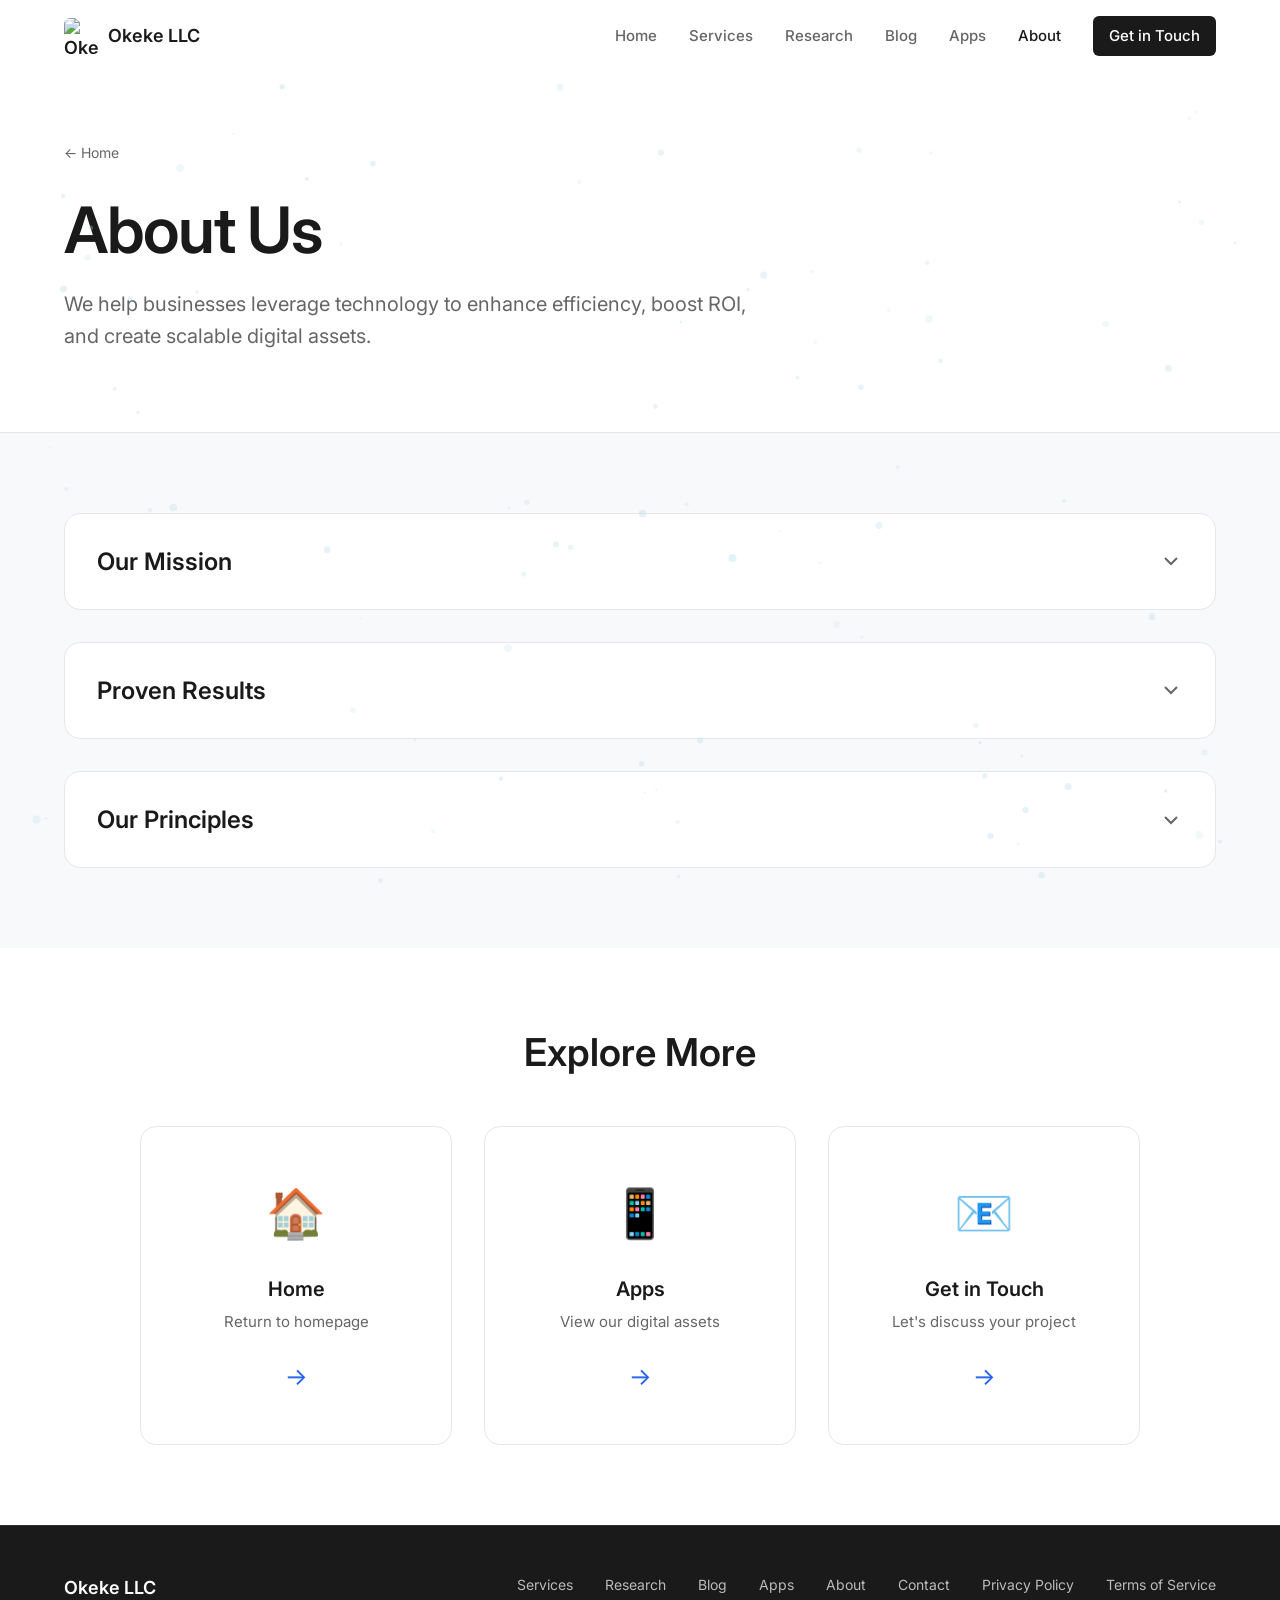
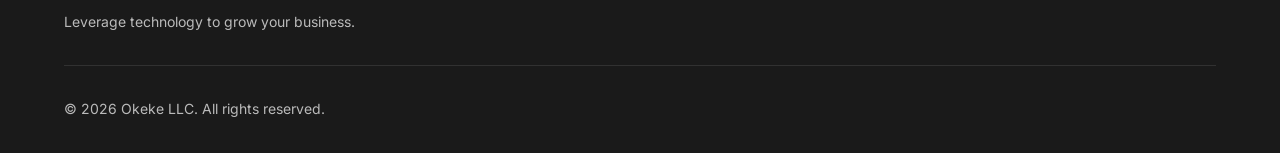
==== commit be8ab7ad: "Add subtitles to Services, About, and Contact pages; update About page - Services: Add subtitle desc" ====
--- a/about/index.html
+++ b/about/index.html
@@ -59,17 +59,11 @@
     </nav>
 
     <main class="page-content">
-        <header class="page-hero page-hero-with-image">
+        <header class="page-hero">
             <div class="container">
-                <div class="page-hero-grid">
-                    <div class="page-hero-text">
-                        <a href="/" class="back-link">← Home</a>
-                        <h1>About Okeke LLC</h1>
-                    </div>
-                    <div class="page-hero-image">
-                        <img src="../images/team-collaboration.jpg" alt="Team collaboration at Okeke LLC" width="1200" height="800" loading="eager">
-                    </div>
-                </div>
+                <a href="/" class="back-link">← Home</a>
+                <h1>About Us</h1>
+                <p class="page-subtitle">We help businesses leverage technology to enhance efficiency, boost ROI, and create scalable digital assets.</p>
             </div>
         </header>
 
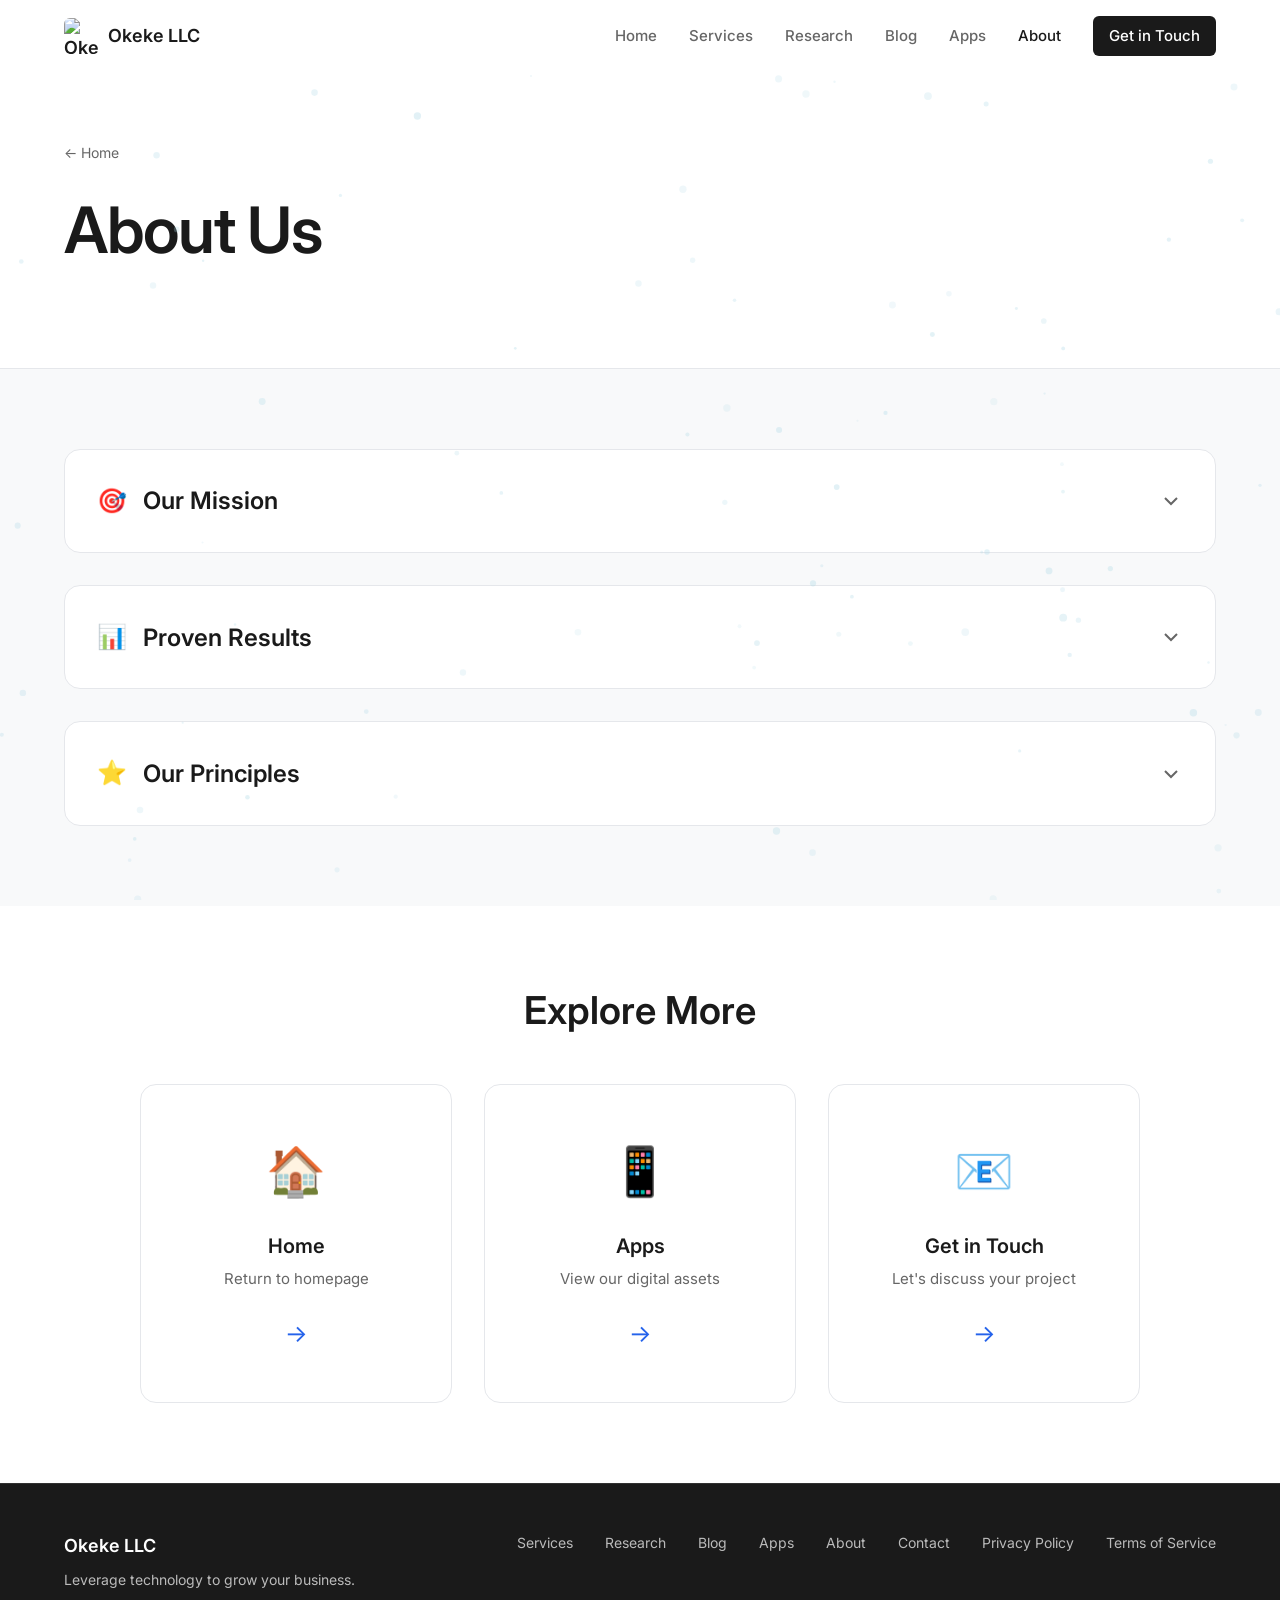
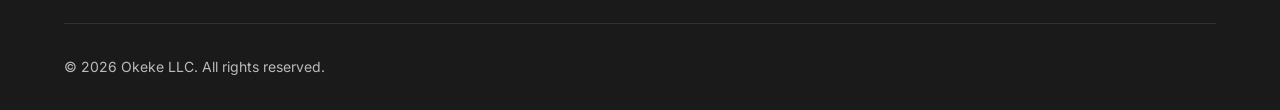
==== commit 38fedf0f: "Add icons to About page dropdown sections Added visual icons to the 3 main collapsible sections: - O" ====
--- a/about/index.html
+++ b/about/index.html
@@ -63,7 +63,6 @@
             <div class="container">
                 <a href="/" class="back-link">← Home</a>
                 <h1>About Us</h1>
-                <p class="page-subtitle">We help businesses leverage technology to enhance efficiency, boost ROI, and create scalable digital assets.</p>
             </div>
         </header>
 
@@ -73,7 +72,10 @@
                     <!-- Our Mission - Collapsible -->
                     <div class="about-section expandable" data-expanded="false">
                         <div class="about-section-header">
-                            <h2>Our Mission</h2>
+                            <div class="about-section-title">
+                                <span class="section-icon">🎯</span>
+                                <h2>Our Mission</h2>
+                            </div>
                             <svg class="expand-icon" width="24" height="24" fill="none" stroke="currentColor" stroke-width="2">
                                 <polyline points="6 9 12 15 18 9"></polyline>
                             </svg>
@@ -87,7 +89,10 @@
                     <!-- Proven Results - Collapsible -->
                     <div class="about-section expandable" data-expanded="false">
                         <div class="about-section-header">
-                            <h2>Proven Results</h2>
+                            <div class="about-section-title">
+                                <span class="section-icon">📊</span>
+                                <h2>Proven Results</h2>
+                            </div>
                             <svg class="expand-icon" width="24" height="24" fill="none" stroke="currentColor" stroke-width="2">
                                 <polyline points="6 9 12 15 18 9"></polyline>
                             </svg>
@@ -117,7 +122,10 @@
                     <!-- Our Principles - Collapsible -->
                     <div class="about-section expandable" data-expanded="false">
                         <div class="about-section-header">
-                            <h2>Our Principles</h2>
+                            <div class="about-section-title">
+                                <span class="section-icon">⭐</span>
+                                <h2>Our Principles</h2>
+                            </div>
                             <svg class="expand-icon" width="24" height="24" fill="none" stroke="currentColor" stroke-width="2">
                                 <polyline points="6 9 12 15 18 9"></polyline>
                             </svg>
--- a/styles.css
+++ b/styles.css
@@ -1041,7 +1041,7 @@
 
     .hero-image {
         order: 2;
-        margin-top: var(--spacing-lg);
+        margin-top: var(--spacing-2xl);
     }
 
     .hero-subtitle {
--- a/about/about.css
+++ b/about/about.css
@@ -257,6 +257,17 @@
     justify-content: space-between;
 }
 
+.about-section-title {
+    display: flex;
+    align-items: center;
+    gap: var(--spacing-sm);
+}
+
+.section-icon {
+    font-size: 1.5rem;
+    flex-shrink: 0;
+}
+
 .about-section-header h2 {
     margin: 0;
     font-size: 1.5rem;
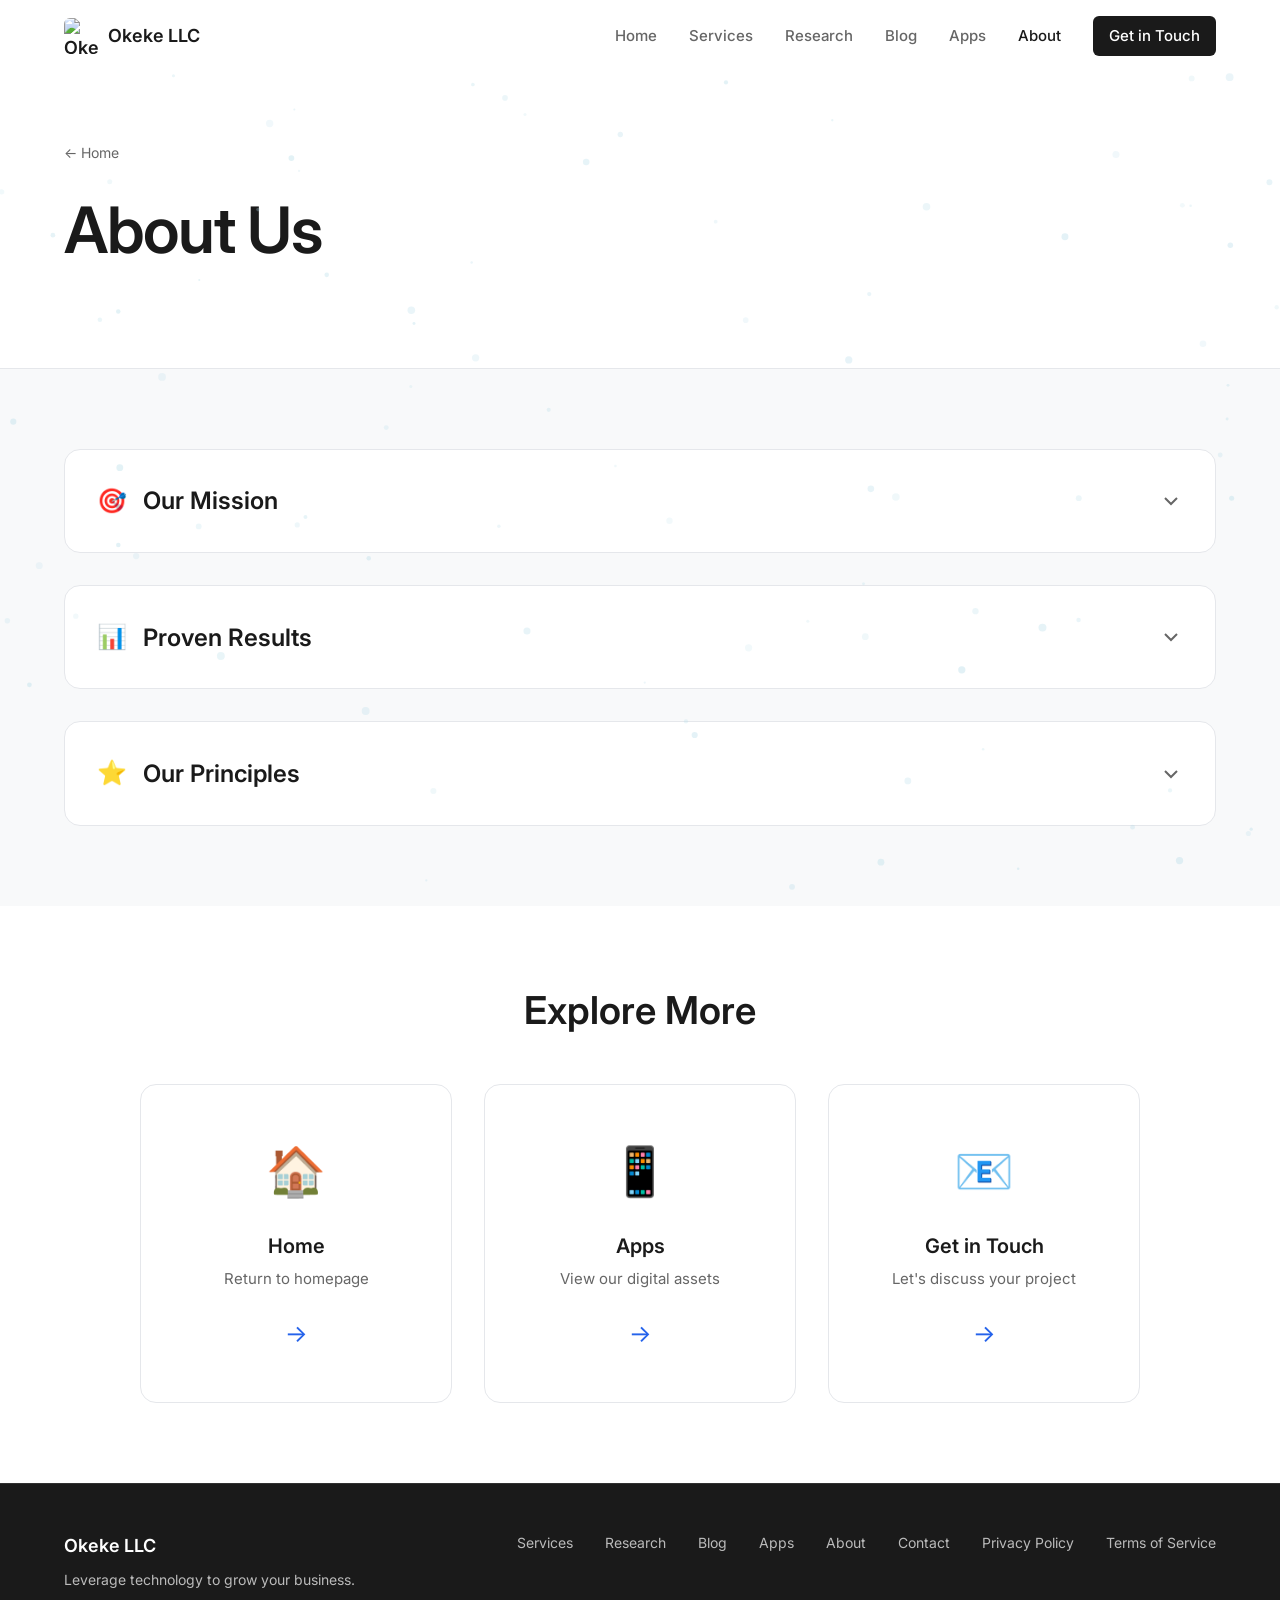
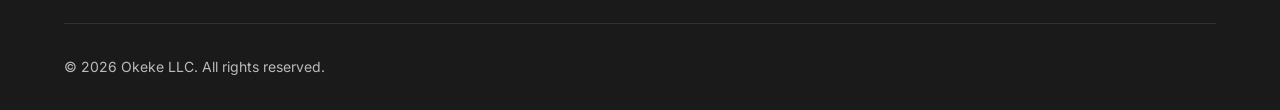
==== commit 6e3f7bd0: "Add favicon to all pages Added favicon link tags to all HTML pages using the existing logo.png: - St" ====
--- a/about/index.html
+++ b/about/index.html
@@ -22,6 +22,11 @@
     <meta name="twitter:title" content="About Us | Okeke LLC">
     <meta name="twitter:description" content="A software development company that builds products and helps businesses grow.">
     <meta name="twitter:image" content="https://okeke.us/images/team-collaboration.jpg">
+
+    <!-- Favicon -->
+    <link rel="icon" type="image/png" sizes="32x32" href="/images/logo.png">
+    <link rel="icon" type="image/png" sizes="16x16" href="/images/logo.png">
+    <link rel="apple-touch-icon" sizes="180x180" href="/images/logo.png">
 
     <link rel="canonical" href="https://okeke.us/about/">
     <link rel="preconnect" href="https://fonts.googleapis.com">
